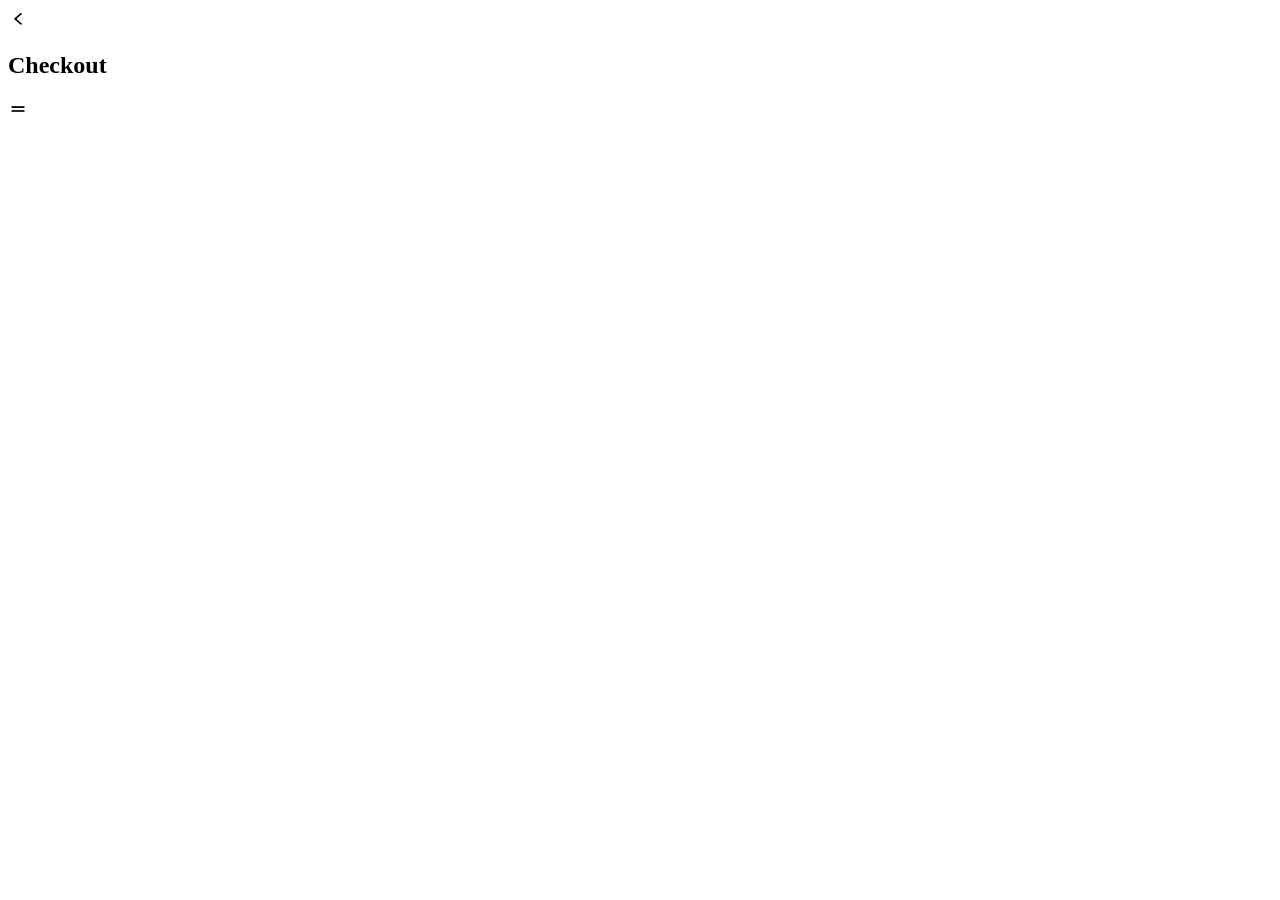
==== views/Checkout.html @ ffdfa855 "🧱 Feat: se añadio la estructura de la seccion de los botones" ====
<!DOCTYPE html>
<html lang="en">
<head>
    <meta charset="UTF-8">
    <meta name="viewport" content="width=device-width, initial-scale=1.0">
    <title>Document</title>
</head>
<body>

    <main>
         <section class="inicio"> <!--Botones de atras y añadir a favoritos-->
            <div class="btn-flotante btn-atras">
                <a href="../index.html">
                    <img src="../storage/img/Otros iconos/atras.png" alt="atras" width="20px">
                </a>
            </div>
            <div>
                <h1> Checkout </h1>
            </div>
            <div class="btn-flotante btn-favorito">
                 <img src="../storage/img/Otros iconos/menu2.png" alt="corazon" width="20px">
            </div>
        </section>

        <section class="detalle"> <!--Detalle de los productos seleccionados, presentados en tarjetas que incluyen la imagen, título, categoría, precio, cantidad seleccionada y botones para modificar la cantidad.-->

        </section>

        <section class="informacion">
        <!--Sección de información de envío, que muestra opciones de pago 
        (tarjeta de crédito o débito), el total de productos seleccionados, 
        precio total de productos seleccionados, costo de envío adicional 
        (si aplica), descuentos, subtotal y un botón "Pagar" que muestra un 
        cuadro modal confirmando la compra realizada.-->

        </section>
    </main>
</body>
</html>
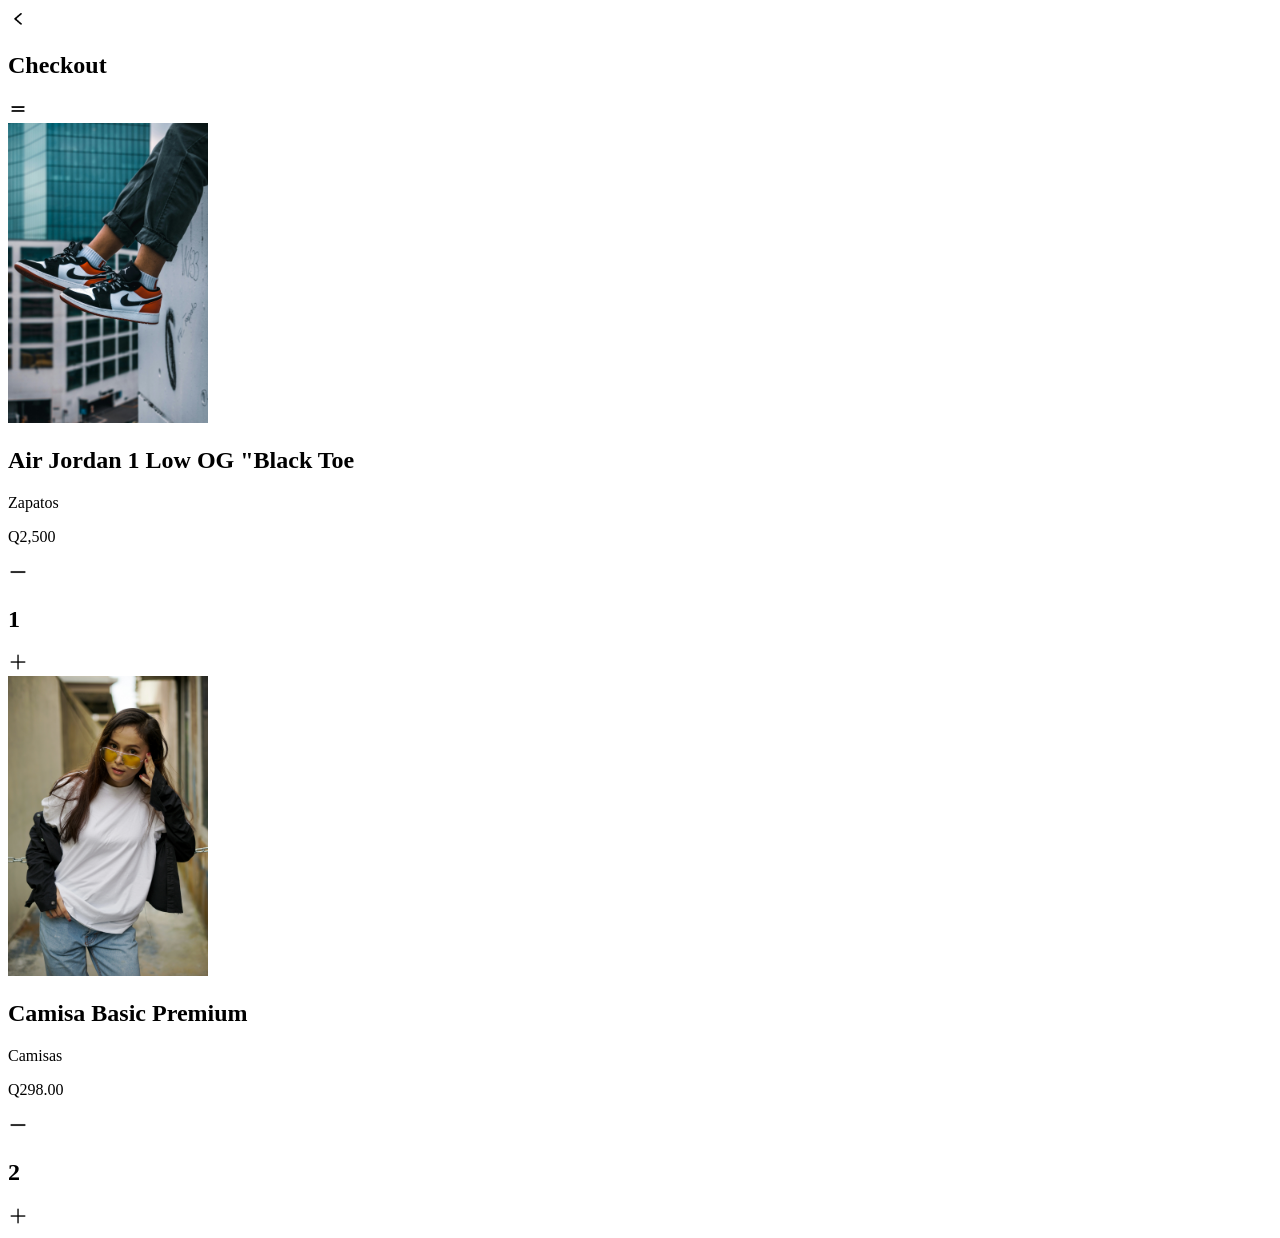
==== commit 51beee56: "🧱 Feat: se añadio la estructura de la seccion del detalle" ====
--- a/views/Checkout.html
+++ b/views/Checkout.html
@@ -23,7 +23,41 @@
         </section>
 
         <section class="detalle"> <!--Detalle de los productos seleccionados, presentados en tarjetas que incluyen la imagen, título, categoría, precio, cantidad seleccionada y botones para modificar la cantidad.-->
+            <div class="detalle1">
+                <div class="imagen1">
+                    <img src="../storage/img/Productos/Jordan 1.jpg" alt=" jordan" width="200px">
+                </div>
+                <div class="info">
+                  <h2>Air Jordan 1 Low OG "Black Toe</h2>  
+                  <p>Zapatos</p>
+                  <div class="precio">
+                    <p>Q2,500</p>
+                  </div>
+                </div>
+                <div class="botones">
+                    <img src="../storage/img/Otros iconos/menos.png" alt="menos" width="20px">
+                    <h2>1</h2>
+                    <img src="../storage/img/Otros iconos/mas.png" alt="mas" width="20px">
+                </div>
+            </div>
 
+             <div class="imagen2">
+                <div class="imagen1">
+                    <img src="../storage/img/Productos/camisa blanca .jpg" alt=" jordan" width="200px">
+                </div>
+                <div class="info">
+                  <h2>Camisa Basic Premium</h2>  
+                  <p>Camisas</p>
+                  <div class="precio">
+                    <p>Q298.00</p>
+                  </div>
+                </div>
+                <div class="botones">
+                    <img src="../storage/img/Otros iconos/menos.png" alt="menos" width="20px">
+                    <h2>2</h2>
+                    <img src="../storage/img/Otros iconos/mas.png" alt="mas" width="20px">
+                </div>
+            </div>
         </section>
 
         <section class="informacion">
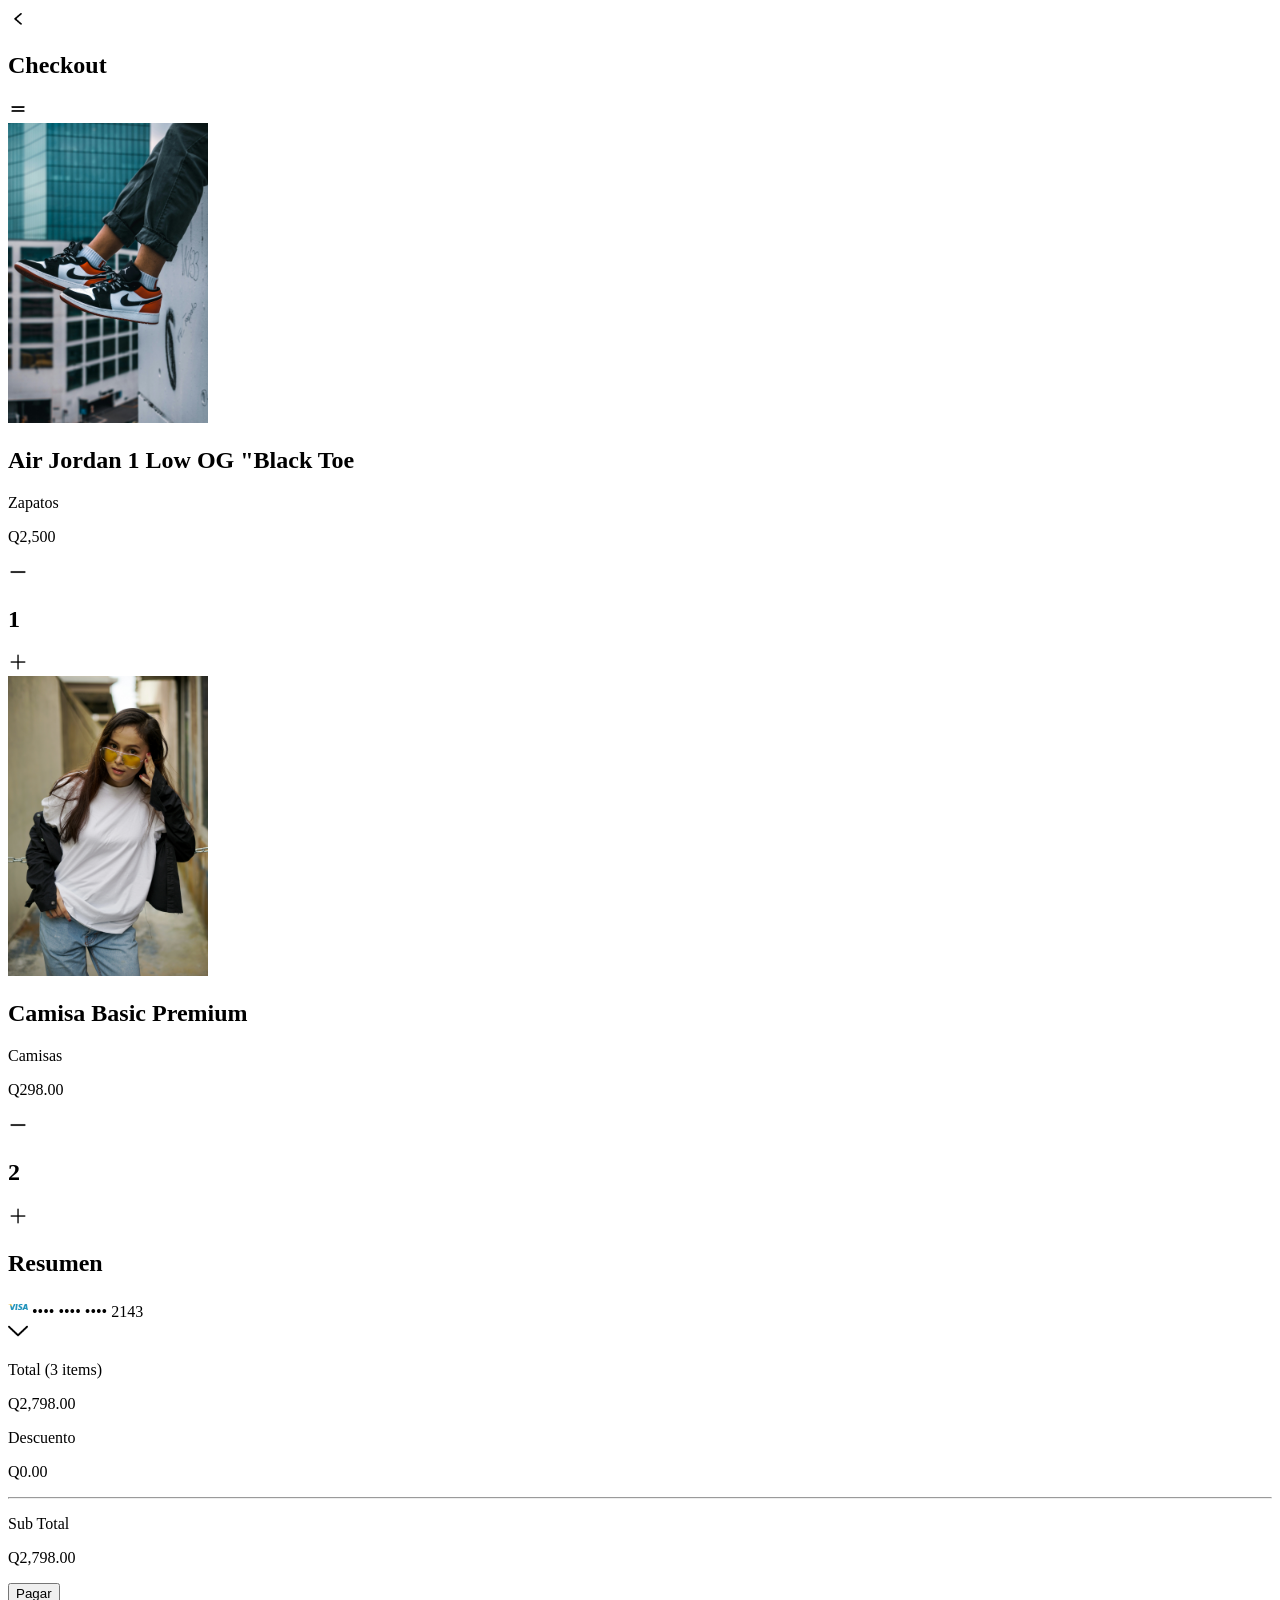
==== commit b69782d0: "🧱 Feat: se añadio la estructura a la seccion de resumen y boton de pago" ====
--- a/views/Checkout.html
+++ b/views/Checkout.html
@@ -60,13 +60,39 @@
             </div>
         </section>
 
-        <section class="informacion">
-        <!--Sección de información de envío, que muestra opciones de pago 
-        (tarjeta de crédito o débito), el total de productos seleccionados, 
-        precio total de productos seleccionados, costo de envío adicional 
-        (si aplica), descuentos, subtotal y un botón "Pagar" que muestra un 
-        cuadro modal confirmando la compra realizada.-->
+        <section class="resumen">
+            <h2>Resumen</h2>
+            <div class="pago-detalles">
+                    <img class="logo-visa" src="../storage/img/Otros iconos/visa.png" alt="Visa" width="20px">
+                    <span class="numero-tarjeta">•••• •••• •••• 2143</span>
+                </div>
 
+                <div class="pago-accion">
+                    <img class="flecha-abajo" src="../storage/img/Otros iconos/flecha-hacia-abajo.png" alt="Desplegar" width="20px">
+                </div>
+            </div>
+            <div class="detalle">
+                <div class="totalp">
+                    <p class="titems">Total (3 items)</p>
+                    <p class="preciot">Q2,798.00</p>
+                </div>
+                <div class="Descuento">
+                    <p class="tdescuento">Descuento</p>
+                    <p class="pdescuento">Q0.00</p>
+                </div>
+                <hr>
+                <div class="subtotal">
+                    <p class="stotal">Sub Total</p>
+                    <p class="sptotal">Q2,798.00</p>
+                </div>
+            </div>
+        </section>
+
+        <section class="pagar"> 
+            <button>
+                    <span>Pagar</span>
+                </div>
+            </button>
         </section>
     </main>
 </body>
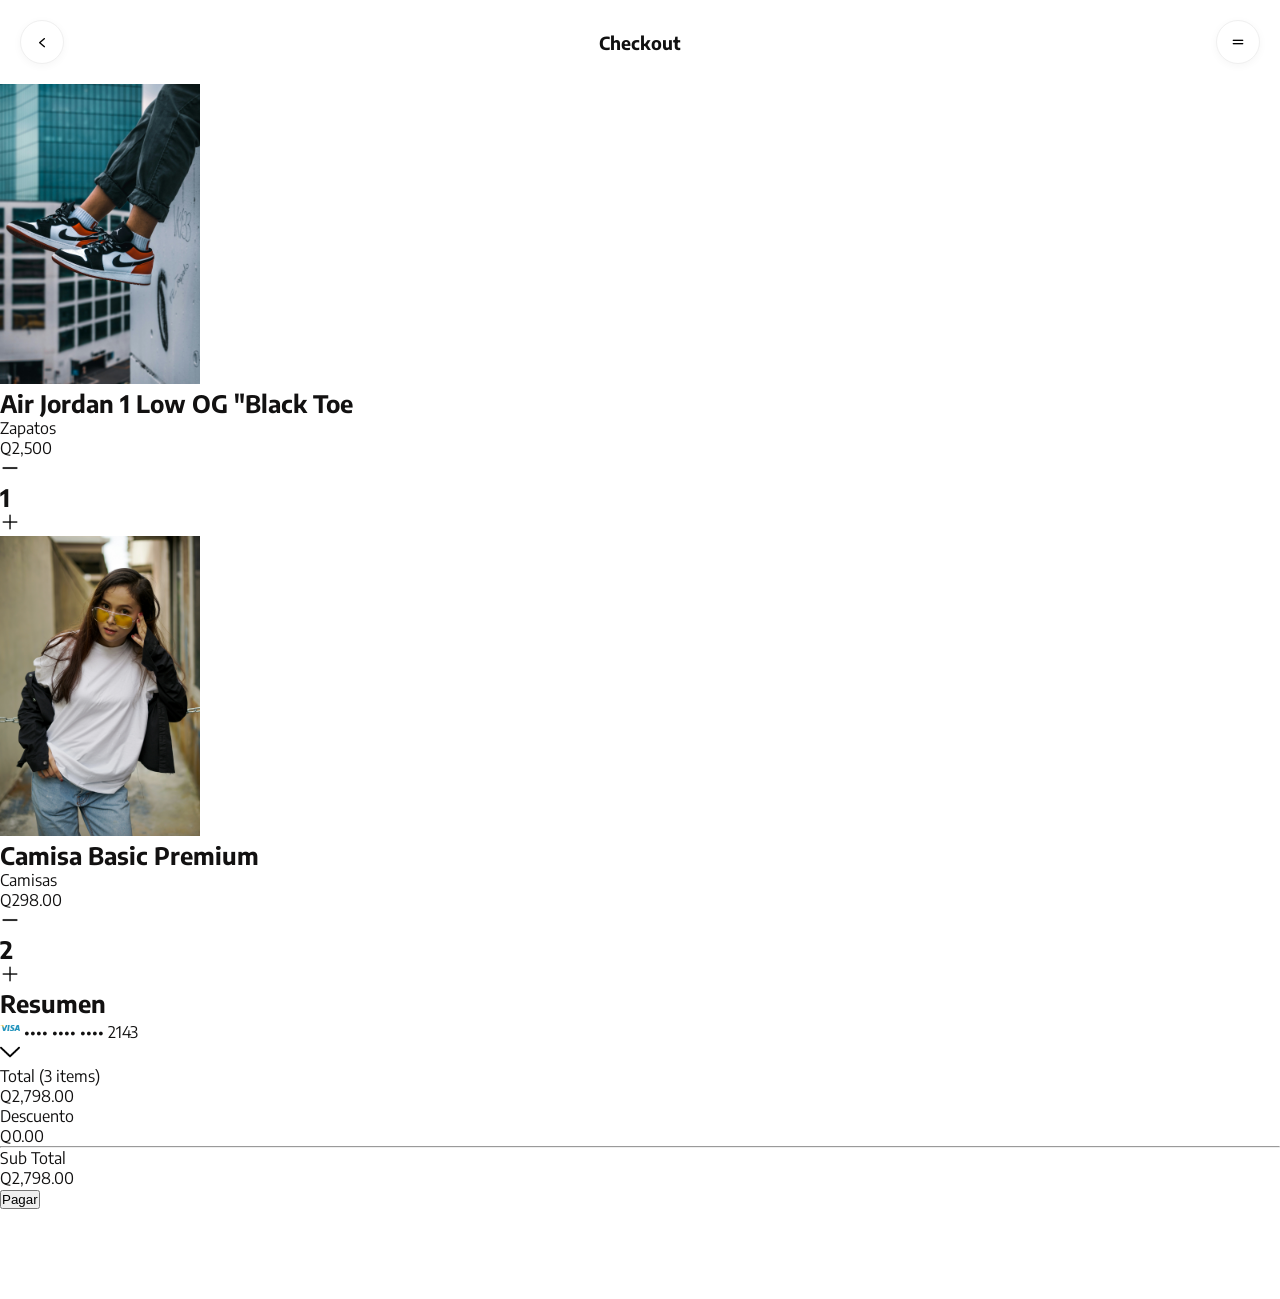
==== commit fcac4f73: "🎨 Style: Se agrego el estilo al header en la vista movil" ====
--- a/views/Checkout.html
+++ b/views/Checkout.html
@@ -4,20 +4,21 @@
     <meta charset="UTF-8">
     <meta name="viewport" content="width=device-width, initial-scale=1.0">
     <title>Document</title>
+    <link rel="stylesheet" href="../css/Checkout.css">
 </head>
 <body>
 
     <main>
-         <section class="inicio"> <!--Botones de atras y añadir a favoritos-->
-            <div class="btn-flotante btn-atras">
+         <section class="checkout-header"> <!--Botones de atras y añadir a favoritos-->
+            <div class="btn-redondo btn-atras">
                 <a href="../index.html">
                     <img src="../storage/img/Otros iconos/atras.png" alt="atras" width="20px">
                 </a>
             </div>
-            <div>
+            <div class="checkout-titulo">
                 <h1> Checkout </h1>
             </div>
-            <div class="btn-flotante btn-favorito">
+            <div class="btn-redondo btn-menu">
                  <img src="../storage/img/Otros iconos/menu2.png" alt="corazon" width="20px">
             </div>
         </section>
--- a/css/Checkout.css
+++ b/css/Checkout.css
@@ -0,0 +1,74 @@
+* { 
+    margin: 0;
+    padding: 0;
+    box-sizing: border-box;
+
+}
+
+@font-face {
+    font-family: "Encode";
+    src: url(../storage/font/EncodeSans-VariableFont_wdth\,wght.ttf);
+}
+body {
+    background-color: white;
+    color: #121111;
+    font-family: "Encode", sans-serif;
+    padding-bottom: 90px;
+    box-sizing: border-box;
+}
+
+/* ==========================================
+   1. ESTILOS PARA CELULAR
+   ========================================== */
+
+  
+.checkout-header {
+    display: flex;
+    flex-direction: row;
+    align-items: center;         
+    justify-content: space-between; 
+    width: 100%;
+    padding: 20px;
+    background-color: #ffffff;  
+    box-sizing: border-box;
+}
+
+
+.checkout-titulo h1 {
+    font-size: 18px;
+    font-weight: 700;
+    color: #111111;
+    margin: 0;
+    text-align: center;
+}
+
+
+.checkout-header .btn-redondo {
+    width: 44px;
+    height: 44px;
+    background-color: #ffffff;
+    border: 1px solid #f0f0f0;   
+    border-radius: 50%;          
+    display: flex;               
+    justify-content: center;
+    align-items: center;
+    cursor: pointer;
+    box-shadow: 0 2px 8px rgba(0, 0, 0, 0.04); 
+}
+
+
+.checkout-header .btn-redondo a {
+    display: flex;
+    justify-content: center;
+    align-items: center;
+    width: 100%;
+    height: 100%;
+    text-decoration: none;
+}
+
+
+.checkout-header .btn-redondo img {
+    width: 16px;
+    height: 16px;
+    object-fit: contain;
+}
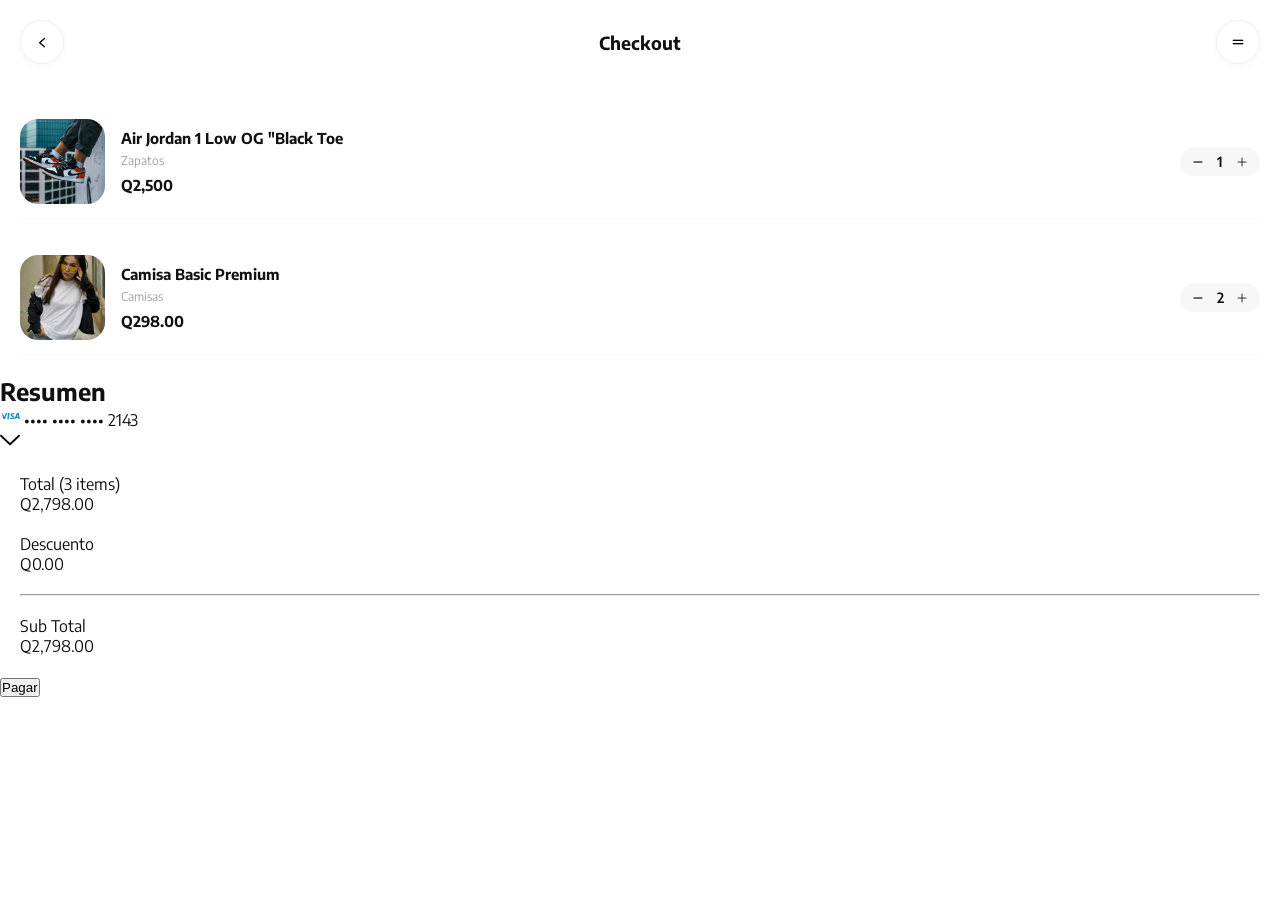
==== commit d0084121: "🎨 Style: Se agrego el estilo al detalle de los productos, en la version movil" ====
--- a/views/Checkout.html
+++ b/views/Checkout.html
@@ -24,7 +24,7 @@
         </section>
 
         <section class="detalle"> <!--Detalle de los productos seleccionados, presentados en tarjetas que incluyen la imagen, título, categoría, precio, cantidad seleccionada y botones para modificar la cantidad.-->
-            <div class="detalle1">
+            <div class="producto-tarjeta">
                 <div class="imagen1">
                     <img src="../storage/img/Productos/Jordan 1.jpg" alt=" jordan" width="200px">
                 </div>
@@ -42,7 +42,7 @@
                 </div>
             </div>
 
-             <div class="imagen2">
+             <div class="producto-tarjeta">
                 <div class="imagen1">
                     <img src="../storage/img/Productos/camisa blanca .jpg" alt=" jordan" width="200px">
                 </div>
--- a/css/Checkout.css
+++ b/css/Checkout.css
@@ -72,3 +72,106 @@
     height: 16px;
     object-fit: contain;
 }
+
+
+/* 📦 Contenedor general de la lista */
+.detalle {
+    display: flex;
+    flex-direction: column;
+    gap: 20px;
+    padding: 20px;
+    width: 100%;
+    box-sizing: border-box;
+    background-color: #ffffff;
+}
+
+/* 🎴 Estilo unificado de las tarjetas con tu nueva clase */
+.detalle .producto-tarjeta {
+    display: flex;
+    flex-direction: row;        /* ↔️ Imagen, texto y botones en la misma línea */
+    align-items: center;        /* Centra verticalmente los elementos */
+    justify-content: space-between; /* ↔️ Empuja el contador al extremo derecho */
+    width: 100%;
+    padding: 15px 0;
+    box-sizing: border-box;
+    border-bottom: 1px solid #f7f7f7; /* Línea divisoria */
+}
+
+/* 🖼️ Contenedor de la miniatura */
+.detalle .imagen1 {
+    width: 85px;
+    height: 85px;
+    border-radius: 18px;
+    overflow: hidden;
+    flex-shrink: 0;             /* Evita que la foto se aplaste */
+}
+
+.detalle .imagen1 img {
+    width: 100%;
+    height: 100%;
+    object-fit: cover;          /* Centra la imagen estéticamente */
+}
+
+/* 📝 Bloque central de Textos */
+.detalle .info {
+    display: flex;
+    flex-direction: column;     /* ⬇️ Apila título, categoría y precio hacia abajo */
+    gap: 4px;
+    margin-left: 16px;
+    flex-grow: 1;               /* Toma el espacio del centro */
+}
+
+.detalle .info h2 {
+    font-size: 15px;
+    font-weight: 700;
+    color: #111111;
+    margin: 0;
+    line-height: 1.3;
+}
+
+.detalle .info p {
+    font-size: 12px;
+    color: #a0a0a0;
+    margin: 0;
+}
+
+/* Contenedor del precio */
+.detalle .info .precio {
+    margin-top: 4px;
+}
+
+.detalle .info .precio p {
+    font-size: 15px;
+    font-weight: 700;
+    color: #111111;
+}
+
+/* 🔢 El Contador de Cantidad (- 1 +) */
+.detalle .botones {
+    display: flex;
+    flex-direction: row;        /* ↔️ Mantiene los iconos y el número en fila */
+    align-items: center;
+    justify-content: space-between;
+    background-color: #f7f7f7;  /* Fondo tipo cápsula */
+    padding: 6px 12px;
+    border-radius: 30px;
+    gap: 12px;
+    min-width: 80px;
+    box-sizing: border-box;
+    flex-shrink: 0;             /* Protege los botones de deformaciones */
+    margin-left: 10px;
+}
+
+.detalle .botones h2 {
+    font-size: 14px;
+    font-weight: 600;
+    color: #111111;
+    margin: 0;
+}
+
+.detalle .botones img {
+    width: 12px;
+    height: 12px;
+    object-fit: contain;
+    cursor: pointer;
+}
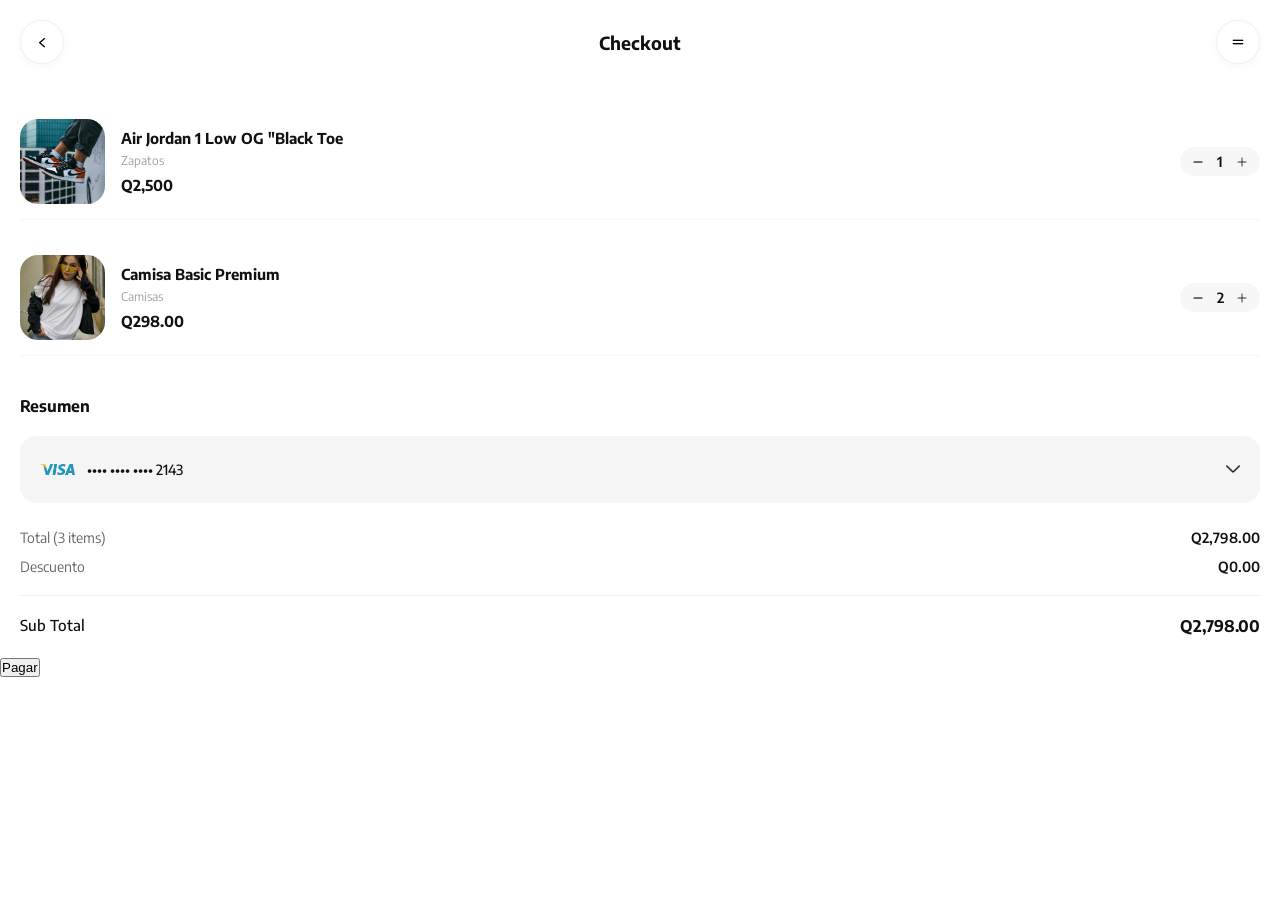
==== commit 25a0d73f: "🎨 Style: Se agrego el estilo a la seccion de resumen de precios para la vista movil" ====
--- a/views/Checkout.html
+++ b/views/Checkout.html
@@ -62,31 +62,35 @@
         </section>
 
         <section class="resumen">
-            <h2>Resumen</h2>
+            <h2 class="resumen-titulo">Resumen</h2>
+    
+        <div class="metodo-pago">
             <div class="pago-detalles">
-                    <img class="logo-visa" src="../storage/img/Otros iconos/visa.png" alt="Visa" width="20px">
-                    <span class="numero-tarjeta">•••• •••• •••• 2143</span>
-                </div>
+                <img class="logo-visa" src="../storage/img/Otros iconos/visa.png" alt="Visa">
+                <span class="numero-tarjeta">•••• •••• •••• 2143</span>
+            </div>
+            <div class="pago-accion">
+                <img class="flecha-abajo" src="../storage/img/Otros iconos/flecha-hacia-abajo.png" alt="Desplegar">
+            </div>
+        </div>
 
-                <div class="pago-accion">
-                    <img class="flecha-abajo" src="../storage/img/Otros iconos/flecha-hacia-abajo.png" alt="Desplegar" width="20px">
-                </div>
+        <div class="desglose-precios">
+            <div class="fila-precio">
+                <p class="titems">Total (3 items)</p>
+                <p class="preciot">Q2,798.00</p>
             </div>
-            <div class="detalle">
-                <div class="totalp">
-                    <p class="titems">Total (3 items)</p>
-                    <p class="preciot">Q2,798.00</p>
-                </div>
-                <div class="Descuento">
-                    <p class="tdescuento">Descuento</p>
-                    <p class="pdescuento">Q0.00</p>
-                </div>
-                <hr>
-                <div class="subtotal">
-                    <p class="stotal">Sub Total</p>
-                    <p class="sptotal">Q2,798.00</p>
-                </div>
-            </div>
+        <div class="fila-precio">
+            <p class="tdescuento">Descuento</p>
+            <p class="pdescuento">Q0.00</p>
+        </div>
+        
+        <hr class="linea-separadora">
+        
+        <div class="subtotal">
+            <p class="stotal">Sub Total</p>
+            <p class="sptotal">Q2,798.00</p>
+        </div>
+    </div>
         </section>
 
         <section class="pagar"> 
--- a/css/Checkout.css
+++ b/css/Checkout.css
@@ -74,7 +74,7 @@
 }
 
 
-/* 📦 Contenedor general de la lista */
+
 .detalle {
     display: flex;
     flex-direction: column;
@@ -85,40 +85,40 @@
     background-color: #ffffff;
 }
 
-/* 🎴 Estilo unificado de las tarjetas con tu nueva clase */
+
 .detalle .producto-tarjeta {
     display: flex;
-    flex-direction: row;        /* ↔️ Imagen, texto y botones en la misma línea */
-    align-items: center;        /* Centra verticalmente los elementos */
-    justify-content: space-between; /* ↔️ Empuja el contador al extremo derecho */
+    flex-direction: row;        
+    align-items: center;        
+    justify-content: space-between; 
     width: 100%;
     padding: 15px 0;
     box-sizing: border-box;
-    border-bottom: 1px solid #f7f7f7; /* Línea divisoria */
-}
-
-/* 🖼️ Contenedor de la miniatura */
+    border-bottom: 1px solid #f7f7f7; 
+}
+
+
 .detalle .imagen1 {
     width: 85px;
     height: 85px;
     border-radius: 18px;
     overflow: hidden;
-    flex-shrink: 0;             /* Evita que la foto se aplaste */
+    flex-shrink: 0;             
 }
 
 .detalle .imagen1 img {
     width: 100%;
     height: 100%;
-    object-fit: cover;          /* Centra la imagen estéticamente */
-}
-
-/* 📝 Bloque central de Textos */
+    object-fit: cover;          
+}
+
+
 .detalle .info {
     display: flex;
-    flex-direction: column;     /* ⬇️ Apila título, categoría y precio hacia abajo */
+    flex-direction: column;    
     gap: 4px;
     margin-left: 16px;
-    flex-grow: 1;               /* Toma el espacio del centro */
+    flex-grow: 1;               
 }
 
 .detalle .info h2 {
@@ -146,19 +146,19 @@
     color: #111111;
 }
 
-/* 🔢 El Contador de Cantidad (- 1 +) */
+
 .detalle .botones {
     display: flex;
-    flex-direction: row;        /* ↔️ Mantiene los iconos y el número en fila */
+    flex-direction: row;        
     align-items: center;
     justify-content: space-between;
-    background-color: #f7f7f7;  /* Fondo tipo cápsula */
+    background-color: #f7f7f7;  
     padding: 6px 12px;
     border-radius: 30px;
     gap: 12px;
     min-width: 80px;
     box-sizing: border-box;
-    flex-shrink: 0;             /* Protege los botones de deformaciones */
+    flex-shrink: 0;             
     margin-left: 10px;
 }
 
@@ -174,4 +174,127 @@
     height: 12px;
     object-fit: contain;
     cursor: pointer;
+}
+
+
+.resumen {
+    padding: 20px;
+    width: 100%;
+    box-sizing: border-box;
+    display: flex;
+    flex-direction: column;
+    gap: 16px;                  
+    background-color: #ffffff;
+}
+
+
+.resumen .resumen-titulo {
+    font-size: 16px;
+    font-weight: 700;
+    color: #111111;
+    margin: 0 0 4px 0;
+}
+
+
+.resumen .metodo-pago {
+    display: flex;
+    flex-direction: row;
+    align-items: center;
+    justify-content: space-between; 
+    background-color: #f5f5f5;   
+    padding: 16px 20px;
+    border-radius: 16px;         
+    width: 100%;
+    box-sizing: border-box;
+}
+
+.resumen .pago-detalles {
+    display: flex;
+    align-items: center;
+    gap: 12px;
+}
+
+.resumen .logo-visa {
+    width: 35px;
+    height: auto;
+    object-fit: contain;
+}
+
+.resumen .numero-tarjeta {
+    font-size: 14px;
+    font-weight: 500;
+    color: #111111;
+}
+
+.resumen .flecha-abajo {
+    width: 14px;
+    height: 14px;
+    object-fit: contain;
+}
+
+
+.desglose-precios {
+    width: 100%;
+    display: flex;
+    flex-direction: column;
+    gap: 12px;                 
+    margin-top: 10px;
+}
+
+
+.desglose-precios .fila-precio {
+    display: flex;
+    flex-direction: row;
+    justify-content: space-between; 
+    width: 100%;
+}
+
+.desglose-precios .fila-precio p {
+    font-size: 14px;
+    margin: 0;
+}
+
+
+.desglose-precios .titems, 
+.desglose-precios .tdescuento {
+    color: #666666;
+}
+
+
+.desglose-precios .preciot, 
+.desglose-precios .pdescuento {
+    font-weight: 600;
+    color: #111111;
+}
+
+
+.desglose-precios .linea-separadora {
+    border: none;
+    border-top: 1px solid #f0f0f0;
+    margin: 8px 0;
+    width: 100%;
+}
+
+
+.desglose-precios .subtotal {
+    display: flex;
+    flex-direction: row;
+    justify-content: space-between;
+    width: 100%;
+}
+
+/* "Sub Total" en texto */
+.desglose-precios .subtotal .stotal {
+    font-size: 15px;
+    font-weight: 500;
+    color: #111111;
+    margin: 0;
+}
+
+/* El monto final destacado en negrita */
+.desglose-precios .subtotal .sptotal {
+    font-size: 16px;
+    font-weight: 700;       /* Más marcado como la referencia */
+    color: #111111;
+    margin: 0;
 }
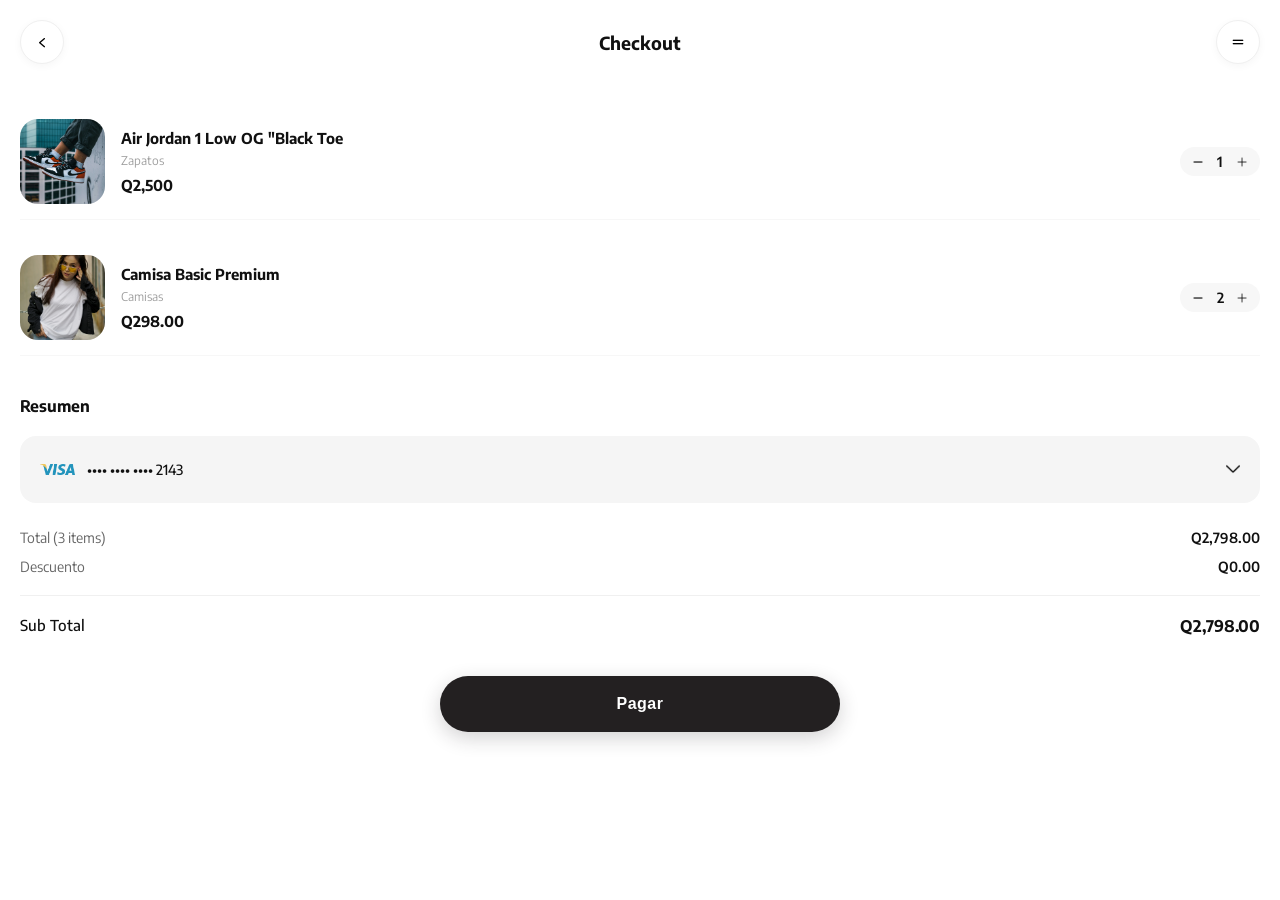
==== commit c9c5893e: "🎨 Style: Se agrego el estilo a la seccion del boton de pago para la vista movil" ====
--- a/views/Checkout.html
+++ b/views/Checkout.html
@@ -94,9 +94,8 @@
         </section>
 
         <section class="pagar"> 
-            <button>
-                    <span>Pagar</span>
-                </div>
+            <button type="submit">
+                <span>Pagar</span>
             </button>
         </section>
     </main>
--- a/css/Checkout.css
+++ b/css/Checkout.css
@@ -291,10 +291,50 @@
     margin: 0;
 }
 
-/* El monto final destacado en negrita */
+
 .desglose-precios .subtotal .sptotal {
     font-size: 16px;
-    font-weight: 700;       /* Más marcado como la referencia */
-    color: #111111;
-    margin: 0;
+    font-weight: 700;       
+    color: #111111;
+    margin: 0;
+}
+
+
+.pagar {
+    padding: 20px;
+    width: 100%;
+    box-sizing: border-box;
+    display: flex;
+    justify-content: center;
+    background-color: #ffffff; 
+}
+
+
+.pagar button {
+    display: flex;
+    align-items: center;
+    justify-content: center;   
+    width: 100%;
+    max-width: 400px;          
+    height: 56px;             
+    background-color: #232021;  
+    border: none;
+    border-radius: 30px;        
+    cursor: pointer;
+    box-shadow: 0 6px 20px rgba(35, 32, 33, 0.2); 
+    transition: transform 0.1s ease, background-color 0.2s ease;
+}
+
+
+.pagar button span {
+    color: #ffffff;             
+    font-size: 16px;
+    font-weight: 600;           
+    letter-spacing: 0.5px;      
+}
+
+
+.pagar button:active {
+    transform: scale(0.98);     
+    background-color: #151314;  
 }
